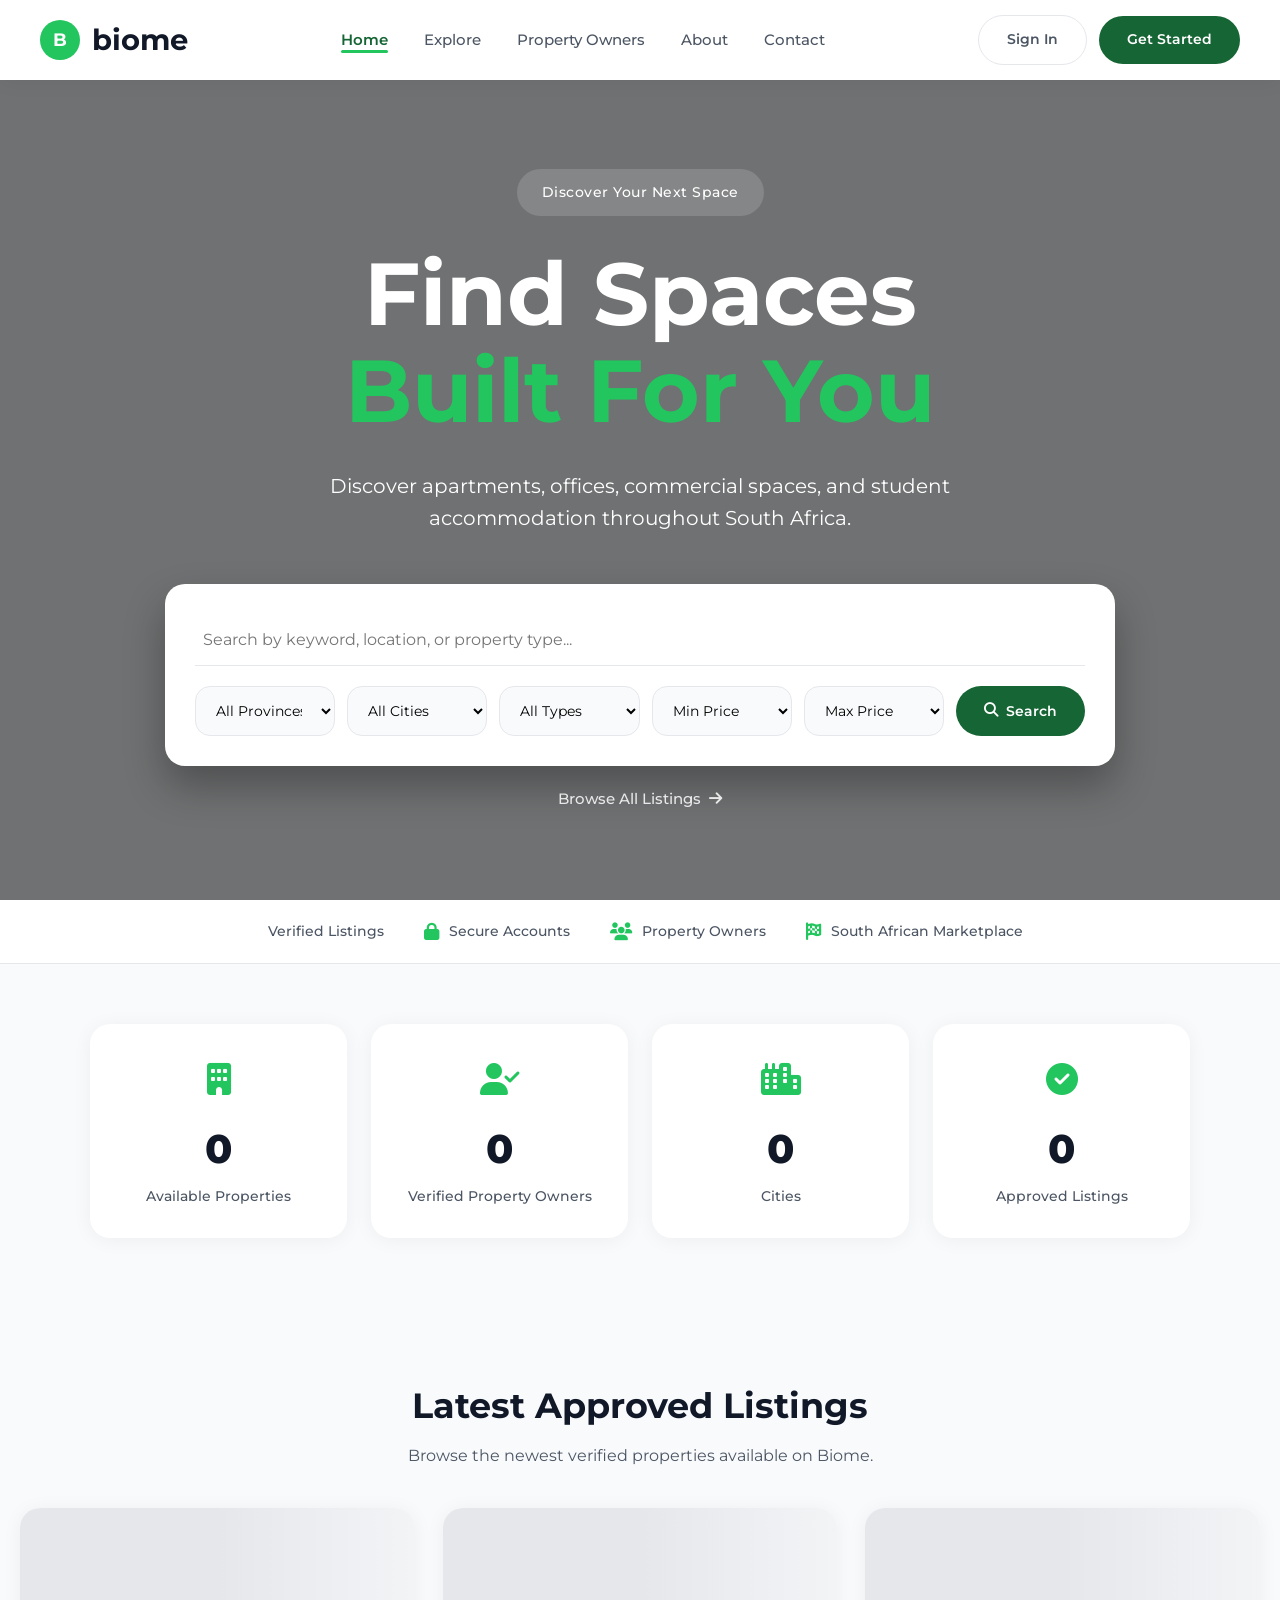
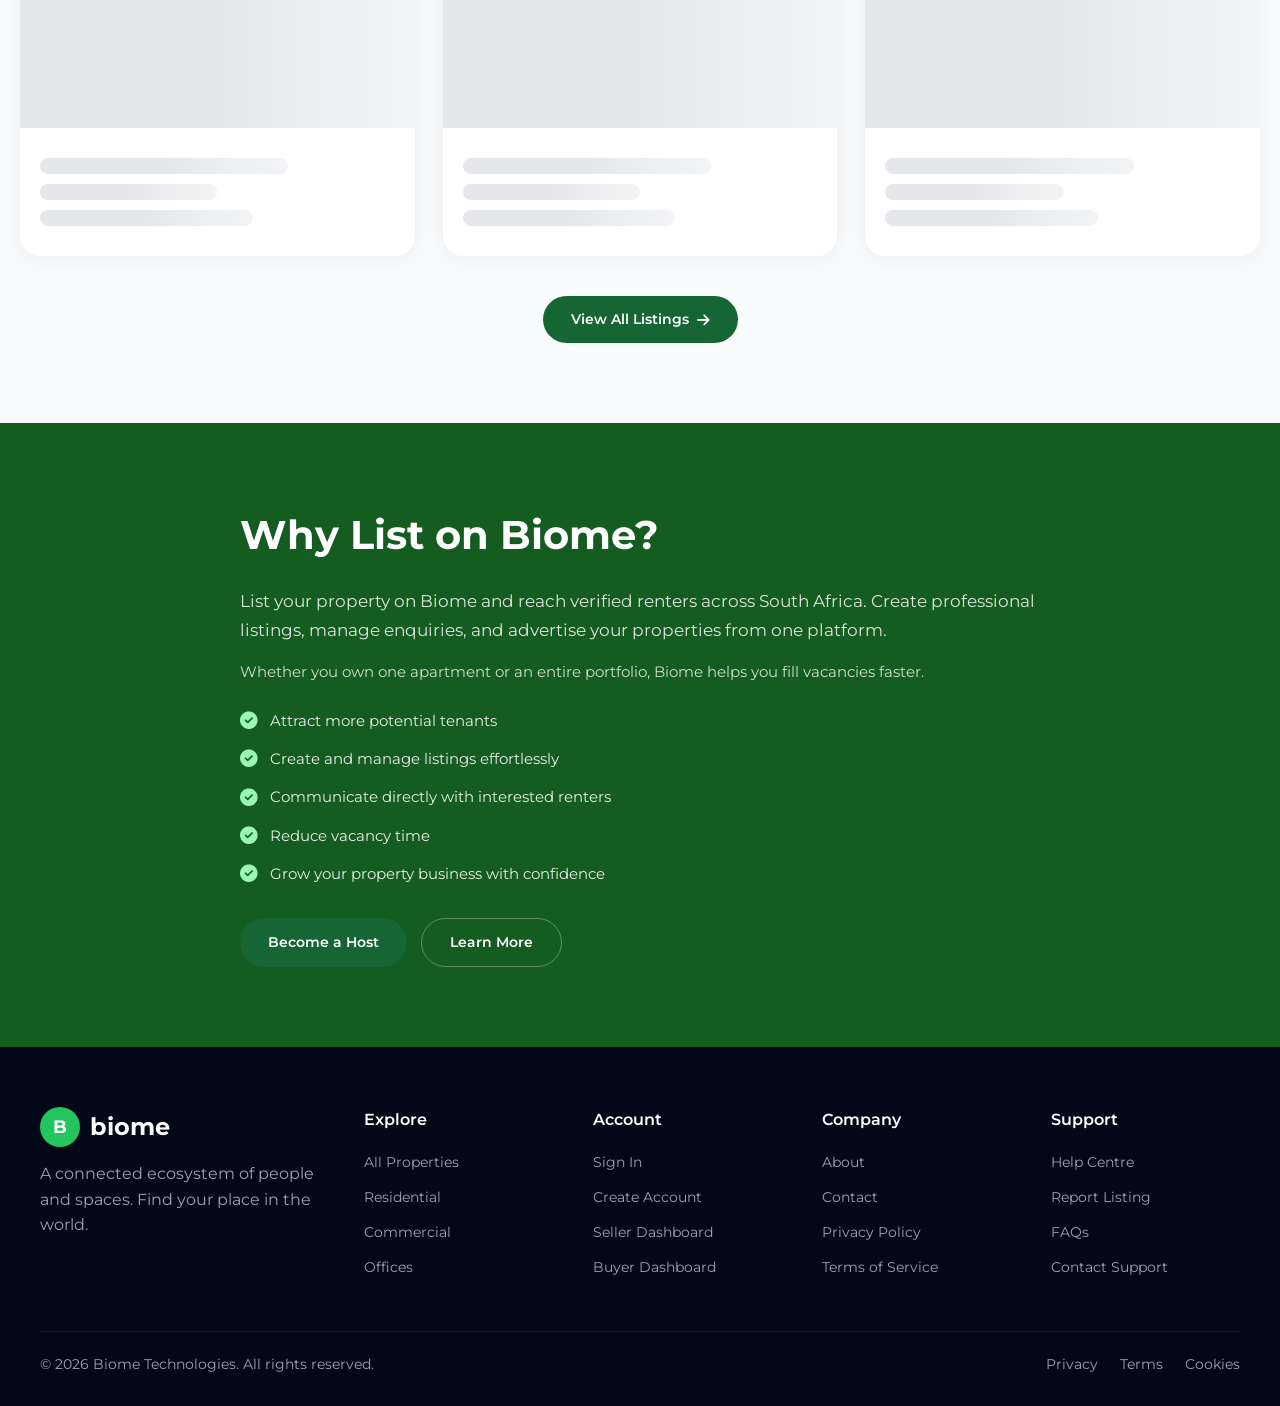
==== index.html @ 9fc27bbf "Add files via upload" ====
<!DOCTYPE html>
<html lang="en">
<head>
    <meta charset="UTF-8">
    <meta name="viewport" content="width=device-width, initial-scale=1.0">
    <title>Biome | Find Your Place in South Africa</title>

    <!-- Styles -->
    <link rel="stylesheet" href="styles.css">

    <!-- Font Awesome -->
    <link rel="stylesheet" href="https://cdnjs.cloudflare.com/ajax/libs/font-awesome/6.7.2/css/all.min.css">
</head>
<body>

    <!-- =====================================================
         NAVBAR
    ====================================================== -->
    <nav class="navbar" id="navbar" aria-label="Main navigation">
        <div class="nav-container">
            <a href="index.html" class="logo" aria-label="Biome Home">
                <div class="logo-circle">B</div>
                <h2>biome</h2>
            </a>

            <ul class="nav-links" id="navLinks" role="list">
                <li><a href="index.html" class="nav-link active" aria-current="page">Home</a></li>
                <li><a href="property-listings.html" class="nav-link">Explore</a></li>
                <li><a href="#owners" class="nav-link">Property Owners</a></li>
                <li><a href="#" class="nav-link">About</a></li>
                <li><a href="#" class="nav-link">Contact</a></li>
            </ul>

            <div class="nav-buttons" id="navButtons">
                <!-- Populated by JavaScript based on auth state -->
            </div>

            <button class="hamburger" id="hamburgerBtn" aria-label="Toggle navigation" aria-expanded="false">
                <span></span>
                <span></span>
                <span></span>
            </button>
        </div>
    </nav>

    <!-- =====================================================
         MAIN CONTENT
    ====================================================== -->
    <main>

        <!-- =====================================================
             HERO SEARCH
        ====================================================== -->
        <section class="hero" id="hero" aria-label="Property search">
            <div class="hero-content">
                <span class="badge">Discover Your Next Space</span>
                <h1 id="hero-p1">Find Spaces</h1>
                <h1 id="hero-p2">Built For You</h1>
                <p id="hero-p3">
                    Discover apartments, offices, commercial spaces,
                    and student accommodation throughout South Africa.
                </p>

                <form id="searchForm" class="search-bar" role="search" aria-label="Property search form">
                    <input
                        type="text"
                        id="heroSearch"
                        name="search"
                        placeholder="Search by keyword, location, or property type..."
                        autocomplete="off"
                        aria-label="Search properties"
                    >

                    <div class="filters">
                        <select id="heroProvince" name="province" aria-label="Filter by province">
                            <option value="">All Provinces</option>
                            <option value="Gauteng">Gauteng</option>
                            <option value="Western Cape">Western Cape</option>
                            <option value="KwaZulu-Natal">KwaZulu-Natal</option>
                            <option value="Eastern Cape">Eastern Cape</option>
                            <option value="Free State">Free State</option>
                            <option value="Limpopo">Limpopo</option>
                            <option value="Mpumalanga">Mpumalanga</option>
                            <option value="North West">North West</option>
                            <option value="Northern Cape">Northern Cape</option>
                        </select>

                        <select id="heroCity" name="city" aria-label="Filter by city">
                            <option value="">All Cities</option>
                            <option value="Johannesburg">Johannesburg</option>
                            <option value="Pretoria">Pretoria</option>
                            <option value="Cape Town">Cape Town</option>
                            <option value="Durban">Durban</option>
                            <option value="Sandton">Sandton</option>
                            <option value="Midrand">Midrand</option>
                        </select>

                        <select id="heroPropertyType" name="propertyType" aria-label="Filter by property type">
                            <option value="">All Types</option>
                            <!-- Populated dynamically from property_types -->
                        </select>

                        <select id="heroMinPrice" name="minPrice" aria-label="Minimum price">
                            <option value="">Min Price</option>
                            <option value="0">R0</option>
                            <option value="5000">R5,000</option>
                            <option value="10000">R10,000</option>
                            <option value="25000">R25,000</option>
                            <option value="50000">R50,000</option>
                            <option value="100000">R100,000</option>
                        </select>

                        <select id="heroMaxPrice" name="maxPrice" aria-label="Maximum price">
                            <option value="">Max Price</option>
                            <option value="5000">R5,000</option>
                            <option value="10000">R10,000</option>
                            <option value="25000">R25,000</option>
                            <option value="50000">R50,000</option>
                            <option value="100000">R100,000</option>
                            <option value="999999">R100,000+</option>
                        </select>

                        <button type="submit" class="btn btn-primary">
                            <i class="fa-solid fa-magnifying-glass"></i> Search
                        </button>
                    </div>
                </form>

                <div class="hero-browse">
                    <a href="property-listings.html" class="browse-link">
                        Browse All Listings <i class="fa-solid fa-arrow-right"></i>
                    </a>
                </div>
            </div>
        </section>

        <!-- =====================================================
             TRUST INDICATORS
        ====================================================== -->
        <section class="trust-section" id="trust" aria-label="Trust indicators">
            <div class="trust-container">
                <div class="trust-item">
                    <i class="fa-solid fa-shield-check"></i>
                    <span>Verified Listings</span>
                </div>
                <div class="trust-item">
                    <i class="fa-solid fa-lock"></i>
                    <span>Secure Accounts</span>
                </div>
                <div class="trust-item">
                    <i class="fa-solid fa-users"></i>
                    <span>Property Owners</span>
                </div>
                <div class="trust-item">
                    <i class="fa-solid fa-flag-checkered"></i>
                    <span>South African Marketplace</span>
                </div>
            </div>
        </section>

        <!-- =====================================================
             MARKETPLACE STATISTICS
        ====================================================== -->
        <section class="stats-section" id="stats" aria-label="Marketplace statistics">
            <div class="stats-container">
                <div class="stat-card">
                    <div class="stat-icon"><i class="fa-solid fa-building"></i></div>
                    <div class="stat-value" id="statProperties">0</div>
                    <div class="stat-label">Available Properties</div>
                </div>
                <div class="stat-card">
                    <div class="stat-icon"><i class="fa-solid fa-user-check"></i></div>
                    <div class="stat-value" id="statOwners">0</div>
                    <div class="stat-label">Verified Property Owners</div>
                </div>
                <div class="stat-card">
                    <div class="stat-icon"><i class="fa-solid fa-city"></i></div>
                    <div class="stat-value" id="statCities">0</div>
                    <div class="stat-label">Cities</div>
                </div>
                <div class="stat-card">
                    <div class="stat-icon"><i class="fa-solid fa-circle-check"></i></div>
                    <div class="stat-value" id="statSuccessful">0</div>
                    <div class="stat-label">Approved Listings</div>
                </div>
            </div>
        </section>

        <!-- =====================================================
             FEATURED LISTINGS
        ====================================================== -->
        <section class="featured-section" id="featured" aria-label="Featured listings">
            <div class="section-header">
                <h2>Latest Approved Listings</h2>
                <p>Browse the newest verified properties available on Biome.</p>
            </div>

            <!-- Loading skeleton -->
            <div class="property-grid" id="featuredLoading">
                <div class="property-card skeleton-card">
                    <div class="skeleton skeleton-image"></div>
                    <div class="property-body">
                        <div class="skeleton skeleton-text" style="width:70%;"></div>
                        <div class="skeleton skeleton-text" style="width:50%;"></div>
                        <div class="skeleton skeleton-text" style="width:60%;"></div>
                    </div>
                </div>
                <div class="property-card skeleton-card">
                    <div class="skeleton skeleton-image"></div>
                    <div class="property-body">
                        <div class="skeleton skeleton-text" style="width:70%;"></div>
                        <div class="skeleton skeleton-text" style="width:50%;"></div>
                        <div class="skeleton skeleton-text" style="width:60%;"></div>
                    </div>
                </div>
                <div class="property-card skeleton-card">
                    <div class="skeleton skeleton-image"></div>
                    <div class="property-body">
                        <div class="skeleton skeleton-text" style="width:70%;"></div>
                        <div class="skeleton skeleton-text" style="width:50%;"></div>
                        <div class="skeleton skeleton-text" style="width:60%;"></div>
                    </div>
                </div>
            </div>

            <!-- Actual listings grid (hidden until loaded) -->
            <div class="property-grid" id="featuredGrid" style="display:none;"></div>

            <!-- Empty state (hidden by default) -->
            <div id="featuredEmpty" class="empty-state" style="display:none;">
                <i class="fa-solid fa-house-circle-xmark empty-icon"></i>
                <h3>No Properties Available</h3>
                <p>Check back later for newly approved listings.</p>
            </div>

            <!-- Error state (hidden by default) -->
            <div id="featuredError" class="empty-state" style="display:none;">
                <i class="fa-solid fa-triangle-exclamation empty-icon" style="color:var(--danger);"></i>
                <h3>Unable to Load Listings</h3>
                <p>Please refresh the page or try again later.</p>
            </div>

            <div class="section-cta">
                <a href="property-listings.html" class="btn btn-primary">
                    View All Listings <i class="fa-solid fa-arrow-right"></i>
                </a>
            </div>
        </section>

        <!-- =====================================================
             WHY LIST ON BIOME
        ====================================================== -->
        <section class="owners-section" id="owners" aria-label="Why list on Biome">
            <div class="owners-container">
                <div class="owners-content">
                    <h2>Why List on Biome?</h2>
                    <p class="owners-intro">
                        List your property on Biome and reach verified renters across South Africa. 
                        Create professional listings, manage enquiries, and advertise your properties 
                        from one platform.
                    </p>
                    <p class="owners-closing">
                        Whether you own one apartment or an entire portfolio, Biome helps you 
                        fill vacancies faster.
                    </p>

                    <ul class="owners-benefits">
                        <li>
                            <i class="fa-solid fa-check-circle"></i>
                            <span>Attract more potential tenants</span>
                        </li>
                        <li>
                            <i class="fa-solid fa-check-circle"></i>
                            <span>Create and manage listings effortlessly</span>
                        </li>
                        <li>
                            <i class="fa-solid fa-check-circle"></i>
                            <span>Communicate directly with interested renters</span>
                        </li>
                        <li>
                            <i class="fa-solid fa-check-circle"></i>
                            <span>Reduce vacancy time</span>
                        </li>
                        <li>
                            <i class="fa-solid fa-check-circle"></i>
                            <span>Grow your property business with confidence</span>
                        </li>
                    </ul>

                    <div class="owners-buttons">
                        <a href="#" id="becomeHostBtn" class="btn btn-primary">
                            Become a Host
                        </a>
                        <a href="#" class="btn btn-outline-light">
                            Learn More
                        </a>
                    </div>
                </div>
            </div>
        </section>

    </main>

    <!-- =====================================================
         FOOTER
    ====================================================== -->
    <footer class="footer" id="footer" aria-label="Site footer">
        <div class="footer-container">
            <div class="footer-brand">
                <div class="footer-logo">
                    <div class="logo-circle">B</div>
                    <h2>biome</h2>
                </div>
                <p>A connected ecosystem of people and spaces. Find your place in the world.</p>
            </div>

            <div class="footer-links">
                <h3>Explore</h3>
                <a href="property-listings.html">All Properties</a>
                <a href="property-listings.html?type=1">Residential</a>
                <a href="property-listings.html?type=2">Commercial</a>
                <a href="property-listings.html?type=3">Offices</a>
            </div>

            <div class="footer-links">
                <h3>Account</h3>
                <a href="sign-in.html">Sign In</a>
                <a href="sign-up.html">Create Account</a>
                <a href="seller-dashboard.html">Seller Dashboard</a>
                <a href="buyer-dashboard.html">Buyer Dashboard</a>
            </div>

            <div class="footer-links">
                <h3>Company</h3>
                <a href="#">About</a>
                <a href="#">Contact</a>
                <a href="#">Privacy Policy</a>
                <a href="#">Terms of Service</a>
            </div>

            <div class="footer-links">
                <h3>Support</h3>
                <a href="#">Help Centre</a>
                <a href="#">Report Listing</a>
                <a href="#">FAQs</a>
                <a href="#">Contact Support</a>
            </div>
        </div>

        <div class="footer-bottom">
            <p>&copy; 2026 Biome Technologies. All rights reserved.</p>
            <div class="footer-bottom-links">
                <a href="#">Privacy</a>
                <a href="#">Terms</a>
                <a href="#">Cookies</a>
            </div>
        </div>
    </footer>

    <!-- Toast Notification Container -->
    <div id="toastContainer" class="toast-container" aria-live="polite"></div>

    <!-- Shared Supabase Client (single instance) -->
    <script src="supabase.js"></script>
    <!-- Landing Page Orchestrator -->
    <script src="app.js"></script>
</body>
</html>
---- styles.css ----
/* =====================================================
   BIOME LANDING PAGE – Complete Stylesheet
   ===================================================== */

@import url('https://fonts.googleapis.com/css2?family=Montserrat:wght@300;400;500;600;700;800&display=swap');

/* Custom Properties */
:root {
    --primary: #166534;
    --primary-hover: #15803d;
    --primary-light: #22c55e;
    --primary-bg: #dcfce7;
    --surface: #ffffff;
    --surface-secondary: #f8fafc;
    --text: #111827;
    --text-secondary: #4b5563;
    --text-muted: #9ca3af;
    --border: #e5e7eb;
    --danger: #ef4444;
    --shadow-sm: 0 2px 20px rgba(0,0,0,0.05);
    --shadow-md: 0 10px 30px rgba(0,0,0,0.08);
    --shadow-lg: 0 20px 50px rgba(0,0,0,0.12);
    --radius-sm: 15px;
    --radius-md: 20px;
    --radius-lg: 30px;
    --radius-full: 40px;
    --transition: 0.3s ease;
}

* {
    margin: 0;
    padding: 0;
    box-sizing: border-box;
    font-family: 'Montserrat', sans-serif;
}

html {
    scroll-behavior: smooth;
}

body {
    background: var(--surface-secondary);
    color: var(--text);
    line-height: 1.6;
}

/* =====================================================
   NAVBAR
   ===================================================== */

.navbar {
    height: 80px;
    background: var(--surface);
    position: sticky;
    top: 0;
    z-index: 1000;
    box-shadow: var(--shadow-sm);
}

.nav-container {
    max-width: 1300px;
    margin: 0 auto;
    padding: 0 40px;
    height: 100%;
    display: flex;
    justify-content: space-between;
    align-items: center;
}

.logo {
    display: flex;
    align-items: center;
    gap: 12px;
    text-decoration: none;
    color: var(--text);
}

.logo-circle {
    width: 40px;
    height: 40px;
    border-radius: 50%;
    background: var(--primary-light);
    color: var(--surface);
    display: flex;
    justify-content: center;
    align-items: center;
    font-weight: 700;
    font-size: 1.1rem;
}

.logo h2 {
    font-size: 1.8rem;
    font-weight: 700;
}

.nav-links {
    display: flex;
    gap: 36px;
    list-style: none;
}

.nav-link {
    text-decoration: none;
    color: var(--text-secondary);
    font-weight: 500;
    font-size: 0.95rem;
    transition: color var(--transition);
    position: relative;
}

.nav-link:hover {
    color: var(--primary);
}

.nav-link.active {
    color: var(--primary);
    font-weight: 600;
}

.nav-link.active::after {
    content: '';
    position: absolute;
    bottom: -4px;
    left: 0;
    right: 0;
    height: 3px;
    background: var(--primary-light);
    border-radius: 3px;
}

.nav-buttons {
    display: flex;
    gap: 12px;
    align-items: center;
}

.btn {
    padding: 12px 28px;
    border-radius: var(--radius-full);
    font-weight: 600;
    font-size: 0.9rem;
    border: none;
    cursor: pointer;
    font-family: inherit;
    display: inline-flex;
    align-items: center;
    gap: 8px;
    transition: all var(--transition);
    text-decoration: none;
}

.btn-primary {
    background: var(--primary);
    color: var(--surface);
}

.btn-primary:hover {
    background: var(--primary-hover);
    transform: translateY(-1px);
    box-shadow: var(--shadow-md);
}

.btn-outline {
    background: transparent;
    color: var(--text-secondary);
    border: 1px solid var(--border);
}

.btn-outline:hover {
    background: var(--surface-secondary);
    color: var(--primary);
}

.btn-light {
    background: var(--surface);
    color: var(--primary);
}

.btn-light:hover {
    transform: translateY(-2px);
    box-shadow: var(--shadow-lg);
}

.btn-outline-light {
    background: transparent;
    color: var(--surface);
    border: 1px solid rgba(255,255,255,0.3);
    padding: 12px 28px;
    border-radius: var(--radius-full);
    font-weight: 600;
    font-size: 0.9rem;
    cursor: pointer;
    font-family: inherit;
    display: inline-flex;
    align-items: center;
    gap: 8px;
    transition: all var(--transition);
    text-decoration: none;
}

.btn-outline-light:hover {
    background: rgba(255,255,255,0.1);
}

.hamburger {
    display: none;
    flex-direction: column;
    gap: 5px;
    background: none;
    border: none;
    cursor: pointer;
    padding: 4px;
}

.hamburger span {
    display: block;
    width: 26px;
    height: 3px;
    background: var(--text);
    border-radius: 3px;
    transition: all var(--transition);
}

.hamburger.active span:nth-child(1) {
    transform: rotate(45deg) translate(5px, 6px);
}

.hamburger.active span:nth-child(2) {
    opacity: 0;
}

.hamburger.active span:nth-child(3) {
    transform: rotate(-45deg) translate(5px, -6px);
}

/* =====================================================
   HERO
   ===================================================== */

.hero {
    min-height: calc(100vh - 80px);
    background: linear-gradient(rgba(0,0,0,0.55), rgba(0,0,0,0.55)),
                url("Assets/Images/hero-background.jpg");
    background-size: cover;
    background-position: center;
    background-repeat: no-repeat;
    display: flex;
    justify-content: center;
    align-items: center;
    text-align: center;
    padding: 80px 20px;
}

.hero-content {
    max-width: 950px;
    width: 100%;
}

.badge {
    display: inline-block;
    background: rgba(255,255,255,0.15);
    color: var(--surface);
    padding: 12px 25px;
    border-radius: var(--radius-full);
    margin-bottom: 30px;
    font-size: 0.9rem;
    font-weight: 500;
    letter-spacing: 0.5px;
}

#hero-p1,
#hero-p2 {
    font-size: clamp(3rem, 8vw, 5.5rem);
    line-height: 1.1;
    font-weight: 700;
}

#hero-p1 { color: var(--surface); }
#hero-p2 { color: var(--primary-light); }

#hero-p3 {
    color: var(--surface);
    margin-top: 30px;
    font-size: 1.25rem;
    max-width: 700px;
    margin-left: auto;
    margin-right: auto;
}

.search-bar {
    background: var(--surface);
    padding: 30px;
    margin-top: 50px;
    border-radius: var(--radius-md);
    box-shadow: 0 20px 40px rgba(0,0,0,0.3);
}

.search-bar input {
    width: 100%;
    border: none;
    border-bottom: 1px solid var(--border);
    padding: 16px 8px;
    outline: none;
    font-size: 1rem;
    font-family: inherit;
}

.filters {
    display: flex;
    gap: 12px;
    margin-top: 20px;
    flex-wrap: wrap;
}

.filters select {
    flex: 1;
    min-width: 140px;
    padding: 14px 16px;
    border-radius: var(--radius-sm);
    border: 1px solid var(--border);
    font-family: inherit;
    font-size: 0.9rem;
    cursor: pointer;
    background: var(--surface-secondary);
    outline: none;
}

.filters select:focus {
    border-color: var(--primary-light);
}

.hero-browse {
    margin-top: 20px;
}

.browse-link {
    color: rgba(255,255,255,0.85);
    text-decoration: none;
    font-size: 0.95rem;
    font-weight: 500;
    display: inline-flex;
    align-items: center;
    gap: 8px;
    transition: color var(--transition);
}

.browse-link:hover {
    color: var(--primary-light);
}

/* =====================================================
   TRUST INDICATORS
   ===================================================== */

.trust-section {
    background: var(--surface);
    border-bottom: 1px solid var(--border);
}

.trust-container {
    max-width: 1100px;
    margin: 0 auto;
    padding: 20px 24px;
    display: flex;
    justify-content: center;
    gap: 40px;
    flex-wrap: wrap;
}

.trust-item {
    display: flex;
    align-items: center;
    gap: 10px;
    color: var(--text-secondary);
    font-size: 0.9rem;
    font-weight: 500;
}

.trust-item i {
    color: var(--primary-light);
    font-size: 1.1rem;
}

/* =====================================================
   SECTION HEADERS
   ===================================================== */

.section-header {
    text-align: center;
    margin-bottom: 40px;
}

.section-header h2 {
    font-size: 2.2rem;
    font-weight: 700;
    margin-bottom: 8px;
}

.section-header p {
    color: var(--text-secondary);
    max-width: 500px;
    margin: 0 auto;
}

.section-cta {
    text-align: center;
    margin-top: 40px;
}

/* =====================================================
   STATISTICS
   ===================================================== */

.stats-section {
    padding: 60px 20px;
}

.stats-container {
    max-width: 1100px;
    margin: 0 auto;
    display: grid;
    grid-template-columns: repeat(4, 1fr);
    gap: 24px;
}

.stat-card {
    background: var(--surface);
    padding: 30px 24px;
    border-radius: var(--radius-md);
    text-align: center;
    box-shadow: var(--shadow-sm);
    transition: transform var(--transition);
}

.stat-card:hover {
    transform: translateY(-4px);
}

.stat-icon {
    font-size: 2rem;
    color: var(--primary-light);
    margin-bottom: 12px;
}

.stat-value {
    font-size: 2.5rem;
    font-weight: 800;
    color: var(--text);
    margin-bottom: 4px;
}

.stat-label {
    color: var(--text-secondary);
    font-size: 0.9rem;
    font-weight: 500;
}

/* =====================================================
   FEATURED LISTINGS
   ===================================================== */

.featured-section {
    max-width: 1300px;
    margin: 40px auto;
    padding: 40px 20px;
}

.property-grid {
    display: grid;
    grid-template-columns: repeat(auto-fit, minmax(320px, 1fr));
    gap: 28px;
}

.property-card {
    background: var(--surface);
    border-radius: var(--radius-md);
    overflow: hidden;
    box-shadow: var(--shadow-sm);
    transition: transform var(--transition), box-shadow var(--transition);
    cursor: pointer;
}

.property-card:hover {
    transform: translateY(-4px);
    box-shadow: var(--shadow-lg);
}

.property-card:focus-visible {
    outline: 3px solid var(--primary-light);
    outline-offset: 2px;
}

.property-image {
    height: 220px;
    position: relative;
    overflow: hidden;
}

.property-image img {
    width: 100%;
    height: 100%;
    object-fit: cover;
    transition: transform var(--transition);
}

.property-card:hover .property-image img {
    transform: scale(1.04);
}

.property-type-badge {
    position: absolute;
    top: 14px;
    left: 14px;
    background: var(--surface);
    color: var(--primary);
    padding: 5px 12px;
    border-radius: var(--radius-full);
    font-size: 0.78rem;
    font-weight: 600;
}

.property-body {
    padding: 20px;
}

.property-body h3 {
    font-size: 1.05rem;
    font-weight: 600;
    margin-bottom: 6px;
}

.location {
    color: var(--text-secondary);
    font-size: 0.85rem;
    display: flex;
    align-items: center;
    gap: 4px;
}

.price-row {
    margin-top: 14px;
}

.price-row h4 {
    font-size: 1.5rem;
    font-weight: 700;
    color: var(--primary);
}

.price-row h4 span {
    font-size: 0.8rem;
    color: var(--text-muted);
    font-weight: 400;
}

.property-tags {
    display: flex;
    gap: 8px;
    margin-top: 12px;
    flex-wrap: wrap;
    align-items: center;
}

.property-tags span {
    background: var(--surface-secondary);
    padding: 5px 10px;
    border-radius: var(--radius-full);
    font-size: 0.78rem;
    color: var(--text-secondary);
    display: flex;
    align-items: center;
    gap: 4px;
}

.view-property-link {
    color: var(--primary);
    font-weight: 600;
    margin-left: auto;
}

/* =====================================================
   SKELETON LOADING
   ===================================================== */

.skeleton-card {
    pointer-events: none;
}

.skeleton-image {
    height: 220px;
    width: 100%;
    background: linear-gradient(90deg, #e5e7eb 25%, #f3f4f6 50%, #e5e7eb 75%);
    background-size: 200% 100%;
    animation: shimmer 1.5s infinite;
}

.skeleton-text {
    height: 16px;
    background: linear-gradient(90deg, #e5e7eb 25%, #f3f4f6 50%, #e5e7eb 75%);
    background-size: 200% 100%;
    animation: shimmer 1.5s infinite;
    border-radius: 8px;
    margin: 10px 0;
}

@keyframes shimmer {
    0% { background-position: 200% 0; }
    100% { background-position: -200% 0; }
}

/* =====================================================
   EMPTY STATE
   ===================================================== */

.empty-state {
    text-align: center;
    padding: 60px 20px;
    background: var(--surface);
    border-radius: var(--radius-md);
    grid-column: 1 / -1;
}

.empty-icon {
    font-size: 3rem;
    margin-bottom: 14px;
    opacity: 0.5;
    display: block;
}

.empty-state h3 {
    color: var(--text);
    font-size: 1.2rem;
    margin-bottom: 6px;
}

.empty-state p {
    color: var(--text-secondary);
}

/* =====================================================
   WHY LIST ON BIOME
   ===================================================== */

.owners-section {
    background: #145c1f;
    padding: 80px 20px;
}

.owners-container {
    max-width: 800px;
    margin: 0 auto;
}

.owners-content h2 {
    color: var(--surface);
    font-size: 2.5rem;
    font-weight: 700;
    margin-bottom: 20px;
}

.owners-intro {
    color: rgba(255,255,255,0.85);
    font-size: 1.05rem;
    line-height: 1.7;
    margin-bottom: 16px;
}

.owners-closing {
    color: rgba(255,255,255,0.8);
    font-size: 0.95rem;
    line-height: 1.6;
    margin-bottom: 24px;
}

.owners-benefits {
    list-style: none;
    padding: 0;
    display: flex;
    flex-direction: column;
    gap: 14px;
    margin-bottom: 32px;
}

.owners-benefits li {
    display: flex;
    align-items: center;
    gap: 12px;
    color: rgba(255,255,255,0.9);
    font-size: 0.95rem;
}

.owners-benefits li i {
    color: #9af7b3;
    font-size: 1.1rem;
    flex-shrink: 0;
}

.owners-buttons {
    display: flex;
    gap: 14px;
    flex-wrap: wrap;
}

/* =====================================================
   FOOTER
   ===================================================== */

.footer {
    background: #020817;
    color: var(--surface);
    padding: 60px 40px 30px;
}

.footer-container {
    max-width: 1200px;
    margin: 0 auto;
    display: grid;
    grid-template-columns: 1.5fr 1fr 1fr 1fr 1fr;
    gap: 40px;
}

.footer-logo {
    display: flex;
    align-items: center;
    gap: 10px;
    margin-bottom: 14px;
}

.footer-brand p {
    color: var(--text-muted);
    line-height: 1.6;
}

.footer-links {
    display: flex;
    flex-direction: column;
}

.footer-links h3 {
    margin-bottom: 18px;
    font-size: 1rem;
    font-weight: 600;
}

.footer-links a {
    text-decoration: none;
    color: var(--text-muted);
    margin-bottom: 12px;
    font-size: 0.9rem;
    transition: color var(--transition);
}

.footer-links a:hover {
    color: var(--primary-light);
}

.footer-bottom {
    max-width: 1200px;
    margin: 40px auto 0;
    border-top: 1px solid rgba(255,255,255,0.08);
    padding-top: 22px;
    display: flex;
    justify-content: space-between;
    align-items: center;
}

.footer-bottom p {
    color: var(--text-muted);
    font-size: 0.85rem;
}

.footer-bottom-links {
    display: flex;
    gap: 22px;
}

.footer-bottom-links a {
    color: var(--text-muted);
    text-decoration: none;
    font-size: 0.85rem;
}

.footer-bottom-links a:hover {
    color: var(--primary-light);
}

/* =====================================================
   TOAST CONTAINER
   ===================================================== */

.toast-container {
    position: fixed;
    bottom: 24px;
    right: 24px;
    z-index: 9999;
    display: flex;
    flex-direction: column;
    gap: 10px;
    max-width: 380px;
    width: 100%;
    pointer-events: none;
}

.toast {
    padding: 14px 20px;
    border-radius: var(--radius-md);
    color: var(--surface);
    font-weight: 500;
    font-size: 0.9rem;
    box-shadow: 0 10px 40px rgba(0,0,0,0.15);
    animation: slideInToast 0.3s ease;
    pointer-events: auto;
}

.toast.success { background: #10b981; }
.toast.error { background: #ef4444; }
.toast.warning { background: #f59e0b; color: var(--text); }
.toast.info { background: #0f172a; }

@keyframes slideInToast {
    from { opacity: 0; transform: translateX(30px); }
    to { opacity: 1; transform: translateX(0); }
}

/* =====================================================
   RESPONSIVE
   ===================================================== */

@media (max-width: 1024px) {
    .footer-container {
        grid-template-columns: 1fr 1fr 1fr;
    }
}

@media (max-width: 768px) {
    .nav-links {
        display: none;
        position: absolute;
        top: 80px;
        left: 0;
        right: 0;
        background: var(--surface);
        flex-direction: column;
        padding: 20px;
        gap: 16px;
        box-shadow: var(--shadow-md);
    }

    .nav-links.active {
        display: flex;
    }

    .hamburger {
        display: flex;
    }

    .hero {
        padding: 60px 16px;
    }

    .stats-container {
        grid-template-columns: repeat(2, 1fr);
    }

    .trust-container {
        gap: 20px;
    }

    .trust-item {
        font-size: 0.8rem;
    }

    .owners-content h2 {
        font-size: 2rem;
    }

    .property-grid {
        grid-template-columns: 1fr;
    }

    .footer-container {
        grid-template-columns: 1fr 1fr;
        gap: 30px;
    }

    .footer-bottom {
        flex-direction: column;
        gap: 14px;
        text-align: center;
    }

    .filters {
        flex-direction: column;
    }

    .hero-browse {
        text-align: center;
    }
}

@media (max-width: 480px) {
    .stats-container {
        grid-template-columns: 1fr;
    }

    .footer-container {
        grid-template-columns: 1fr;
    }
}
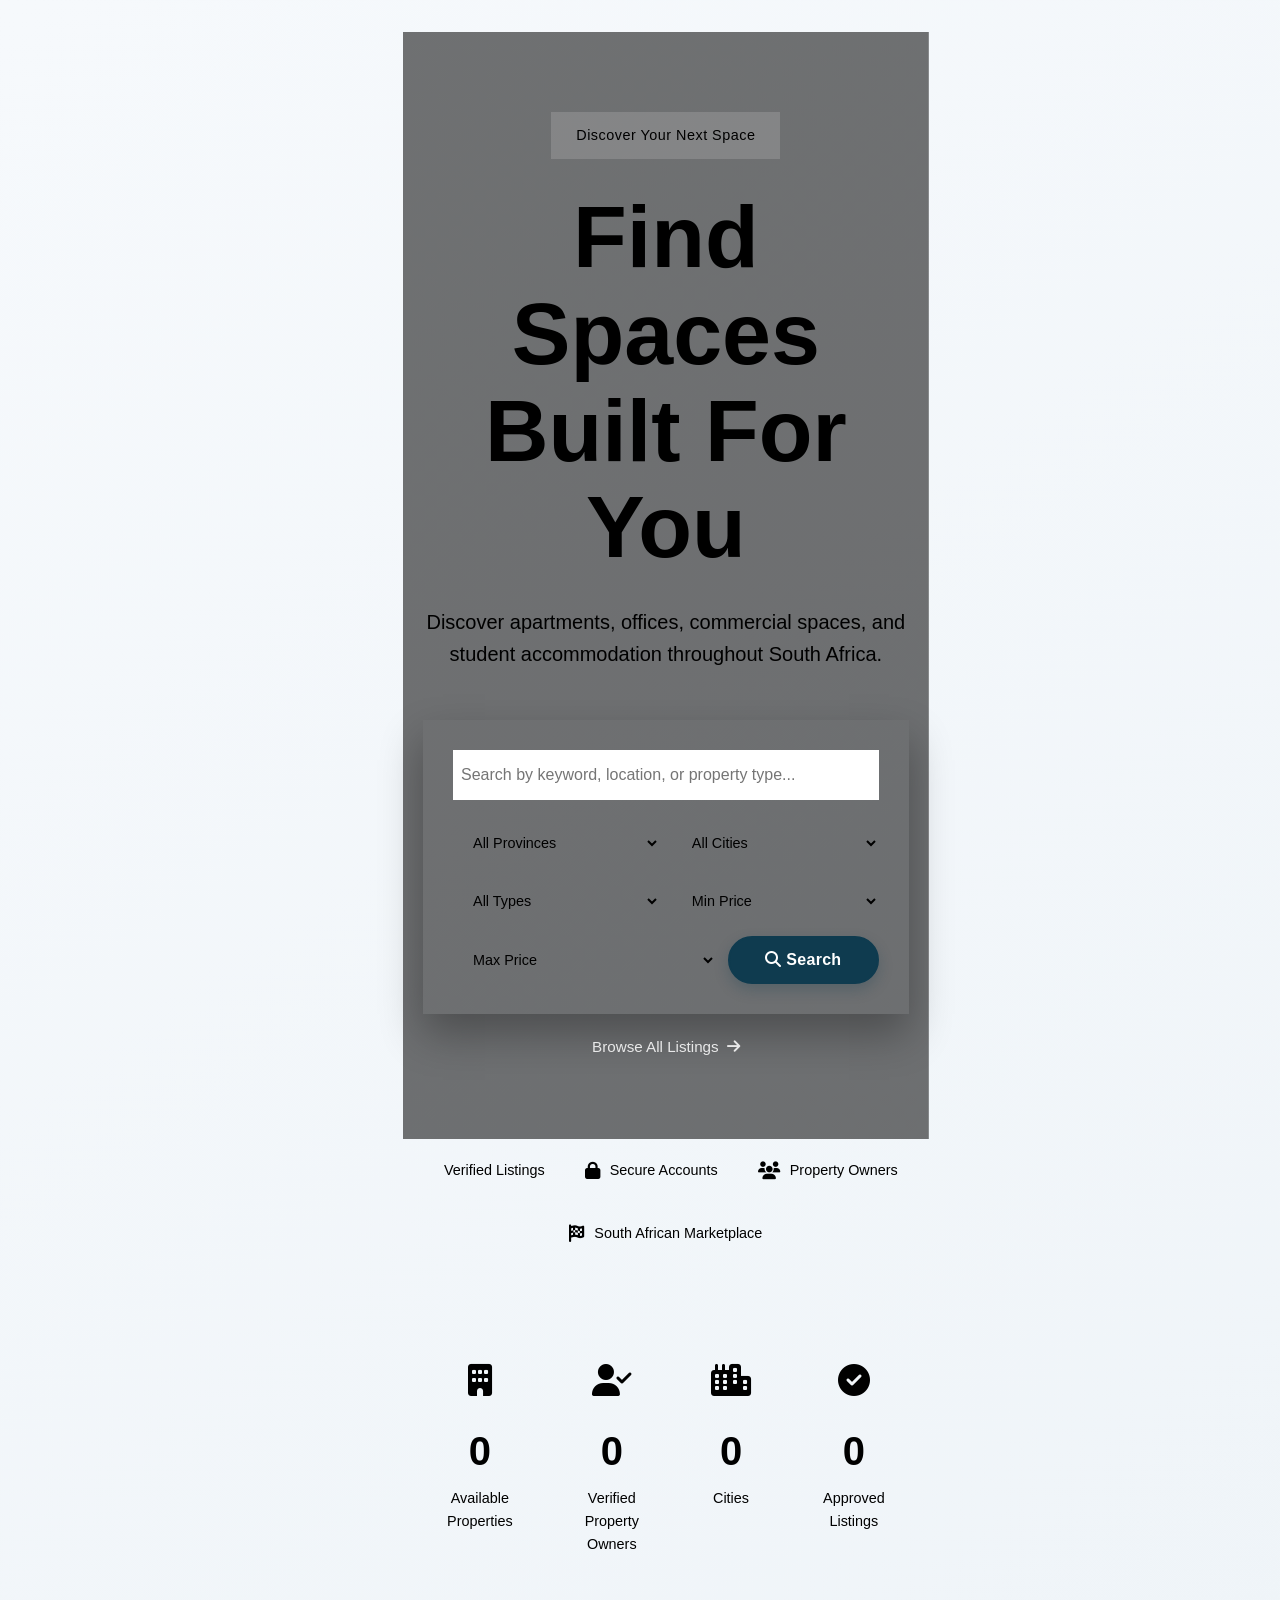
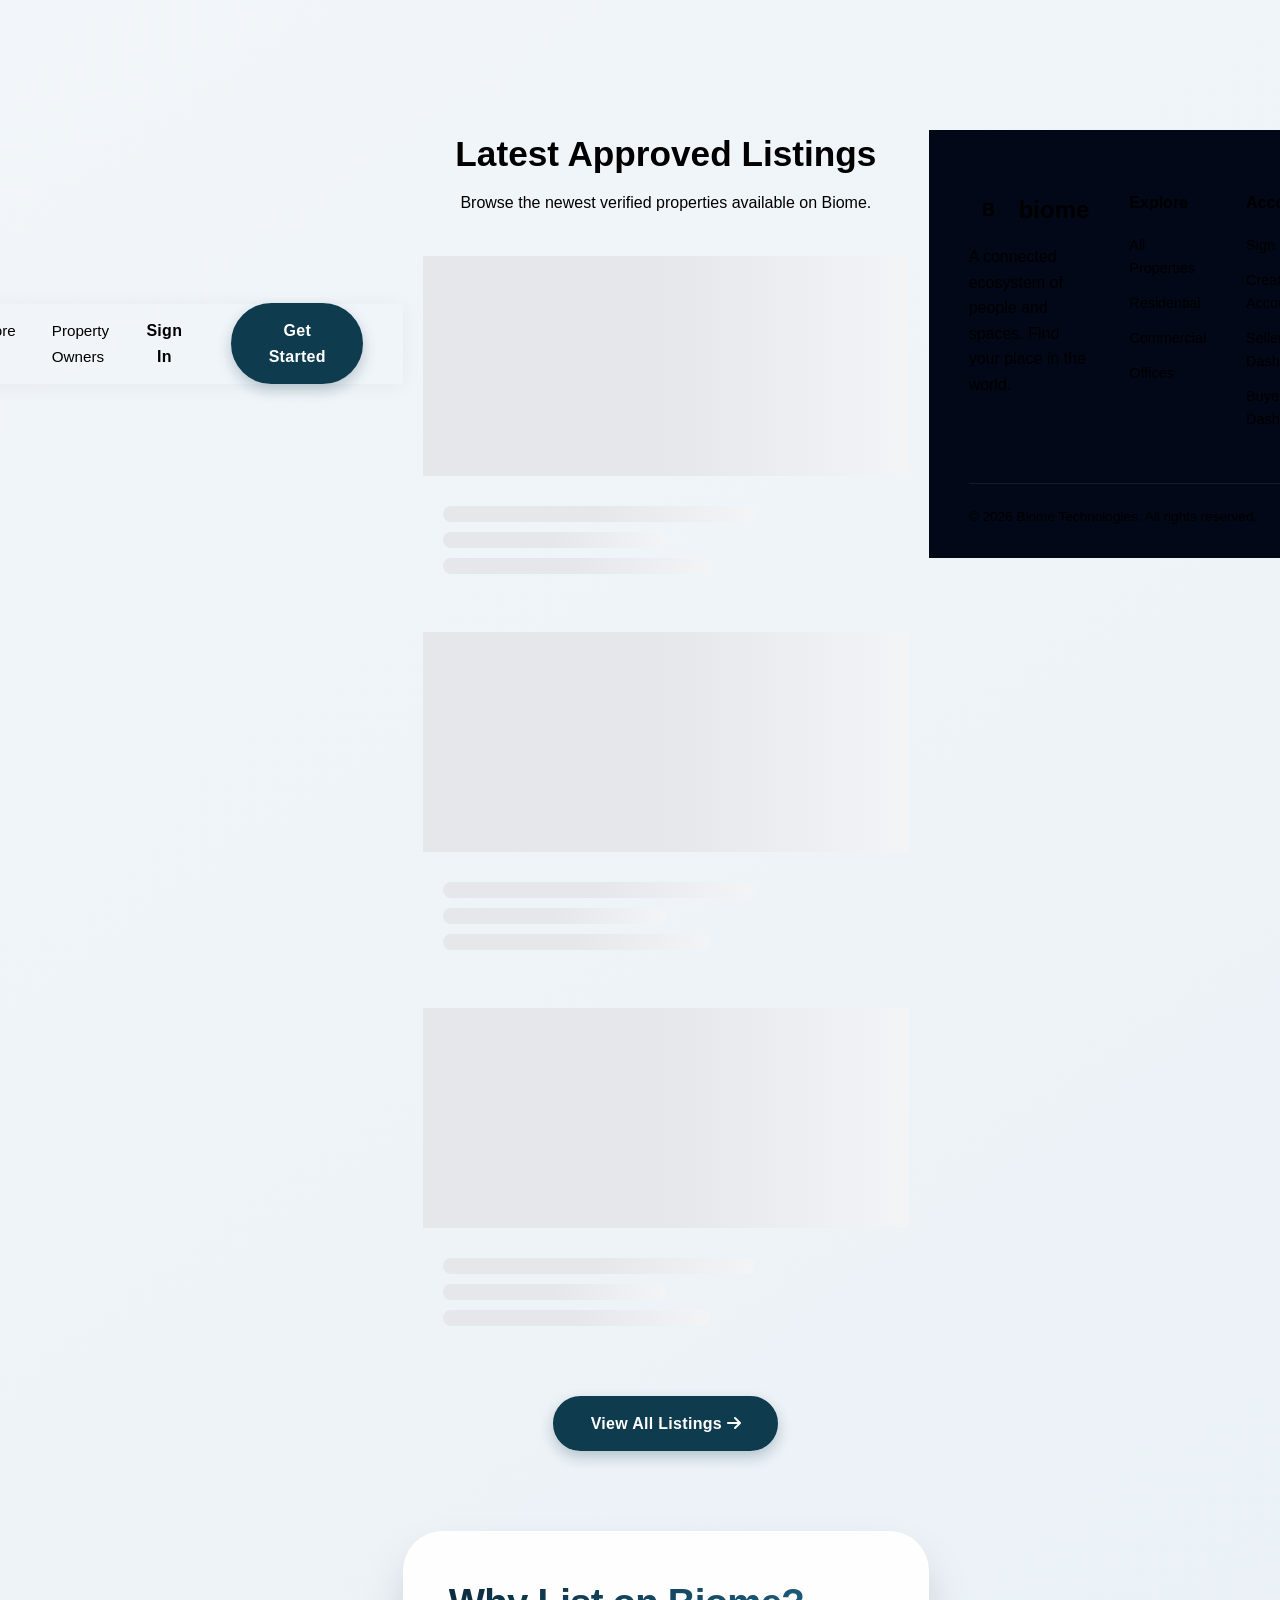
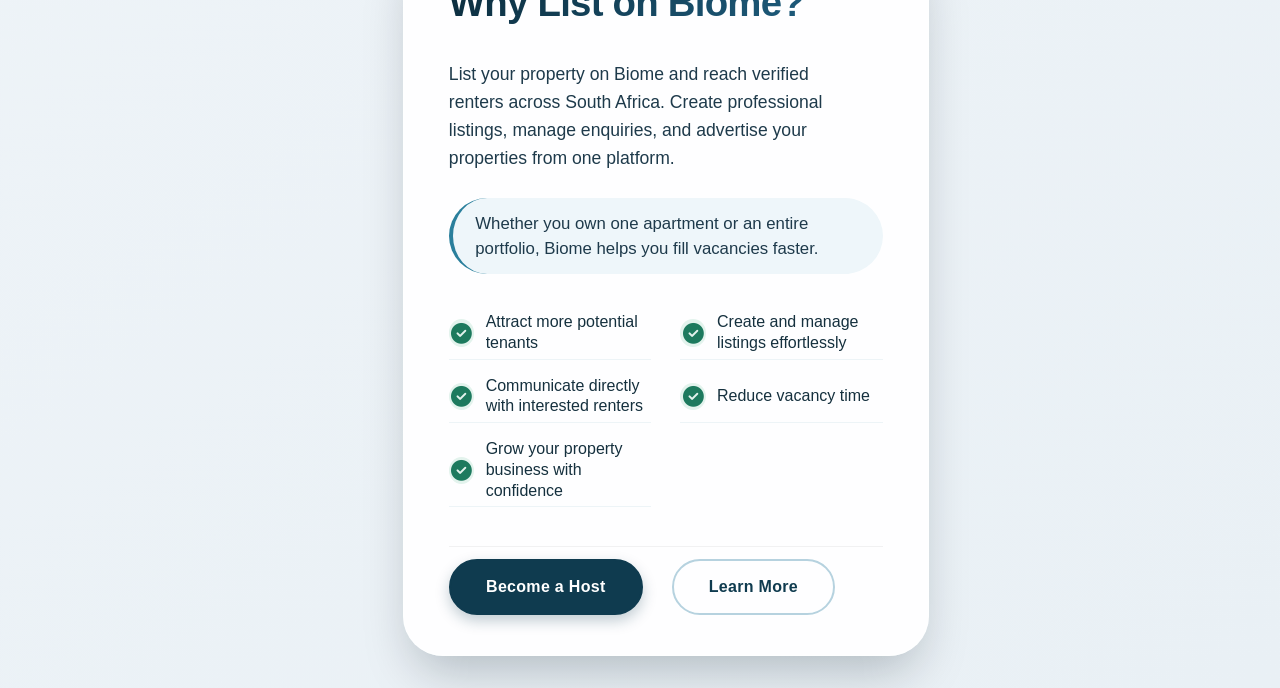
==== commit efc05296: "Refactor navigation and update owners section Removed About and Contact links from navigation and up" ====
--- a/index.html
+++ b/index.html
@@ -27,8 +27,7 @@
                 <li><a href="index.html" class="nav-link active" aria-current="page">Home</a></li>
                 <li><a href="property-listings.html" class="nav-link">Explore</a></li>
                 <li><a href="#owners" class="nav-link">Property Owners</a></li>
-                <li><a href="#" class="nav-link">About</a></li>
-                <li><a href="#" class="nav-link">Contact</a></li>
+                <!-- Removed About and Contact links -->
             </ul>
 
             <div class="nav-buttons" id="navButtons">
@@ -248,7 +247,7 @@
         </section>
 
         <!-- =====================================================
-             WHY LIST ON BIOME
+             WHY LIST ON BIOME (Extended width card)
         ====================================================== -->
         <section class="owners-section" id="owners" aria-label="Why list on Biome">
             <div class="owners-container">
@@ -365,4 +364,4 @@
     <!-- Landing Page Orchestrator -->
     <script src="app.js"></script>
 </body>
-</html>+</html>
--- a/styles.css
+++ b/styles.css
@@ -1,3 +1,6 @@
+structure the css according to the following styles.css
+make sure it fits into the section like here
+
 /* =====================================================
    BIOME LANDING PAGE – Complete Stylesheet
    ===================================================== */
@@ -240,7 +243,7 @@
 .hero {
     min-height: calc(100vh - 80px);
     background: linear-gradient(rgba(0,0,0,0.55), rgba(0,0,0,0.55)),
-                url("Assets/Images/hero-background.jpg");
+                url("https://raw.githubusercontent.com/No1Deku/Biome-Web_Startup/e4f29ee2543284f9242fd902013f2e49921bdc20/cover.jpg");
     background-size: cover;
     background-position: center;
     background-repeat: no-repeat;
@@ -641,66 +644,232 @@
    WHY LIST ON BIOME
    ===================================================== */
 
+/* ----- RESET & GLOBAL ----- */
+* {
+  margin: 0;
+  padding: 0;
+  box-sizing: border-box;
+}
+
+body {
+  font-family: 'Inter', system-ui, -apple-system, sans-serif;
+  background: linear-gradient(145deg, #f6f9fc 0%, #e9f0f5 100%);
+  min-height: 100vh;
+  display: flex;
+  align-items: center;
+  justify-content: center;
+  padding: 2rem 1rem;
+}
+
+/* ----- CARD WRAPPER (owners-section) ----- */
 .owners-section {
-    background: #145c1f;
-    padding: 80px 20px;
+  max-width: 820px;
+  width: 100%;
+  background: white;
+  border-radius: 2.5rem;
+  box-shadow: 0 25px 50px -12px rgba(0, 20, 30, 0.25);
+  padding: 2.5rem 2.8rem;
+  transition: all 0.2s ease;
+  border: 1px solid rgba(255, 255, 255, 0.3);
+  backdrop-filter: blur(2px);
+  background: rgba(255, 255, 255, 0.92);
+}
+
+.owners-section:hover {
+  box-shadow: 0 30px 60px -15px rgba(0, 30, 40, 0.3);
 }
 
 .owners-container {
-    max-width: 800px;
-    margin: 0 auto;
-}
-
+  display: flex;
+  flex-direction: column;
+}
+
+.owners-content {
+  display: flex;
+  flex-direction: column;
+  gap: 1.4rem;
+}
+
+/* ----- TITLE ----- */
 .owners-content h2 {
-    color: var(--surface);
-    font-size: 2.5rem;
-    font-weight: 700;
-    margin-bottom: 20px;
-}
-
+  font-size: 2.4rem;
+  font-weight: 700;
+  letter-spacing: -0.02em;
+  color: #0b2b3b;
+  margin-bottom: 0.25rem;
+  background: linear-gradient(135deg, #0b2b3b 0%, #1d5a7a 80%);
+  -webkit-background-clip: text;
+  -webkit-text-fill-color: transparent;
+  background-clip: text;
+}
+
+/* ----- PARAGRAPHS ----- */
 .owners-intro {
-    color: rgba(255,255,255,0.85);
-    font-size: 1.05rem;
-    line-height: 1.7;
-    margin-bottom: 16px;
+  font-size: 1.1rem;
+  line-height: 1.6;
+  color: #1e3a4b;
+  max-width: 90%;
+  font-weight: 450;
 }
 
 .owners-closing {
-    color: rgba(255,255,255,0.8);
+  font-size: 1.05rem;
+  line-height: 1.5;
+  color: #1e3a4b;
+  background: #eef6fa;
+  padding: 0.8rem 1.4rem;
+  border-radius: 40px;
+  display: inline-block;
+  margin: 0.2rem 0 0.2rem 0;
+  font-weight: 500;
+  align-self: flex-start;
+  border-left: 4px solid #2a7f9c;
+}
+
+/* ----- BENEFITS LIST (grid + icons) ----- */
+.owners-benefits {
+  list-style: none;
+  display: grid;
+  grid-template-columns: 1fr 1fr;
+  gap: 0.7rem 1.8rem;
+  margin: 0.5rem 0 0.2rem 0;
+  padding: 0;
+}
+
+.owners-benefits li {
+  display: flex;
+  align-items: center;
+  gap: 0.7rem;
+  font-size: 1rem;
+  font-weight: 500;
+  color: #15303e;
+  padding: 0.3rem 0;
+  border-bottom: 1px solid rgba(42, 127, 156, 0.08);
+}
+
+.owners-benefits li i {
+  color: #1d7a5e;
+  font-size: 1.3rem;
+  width: 1.6rem;
+  text-align: center;
+  flex-shrink: 0;
+  background: #e3f3ed;
+  padding: 0.2rem;
+  border-radius: 50%;
+  aspect-ratio: 1/1;
+  display: inline-flex;
+  align-items: center;
+  justify-content: center;
+}
+
+.owners-benefits li span {
+  line-height: 1.3;
+}
+
+/* ----- BUTTONS ROW ----- */
+.owners-buttons {
+  display: flex;
+  flex-wrap: wrap;
+  align-items: center;
+  gap: 1.2rem 1.8rem;
+  margin-top: 0.8rem;
+  padding-top: 0.8rem;
+  border-top: 1px solid rgba(0, 0, 0, 0.05);
+}
+
+.btn {
+  display: inline-block;
+  text-decoration: none;
+  font-weight: 600;
+  font-size: 1rem;
+  padding: 0.8rem 2.2rem;
+  border-radius: 60px;
+  transition: all 0.2s ease;
+  letter-spacing: 0.3px;
+  border: 2px solid transparent;
+  cursor: pointer;
+  text-align: center;
+}
+
+.btn-primary {
+  background: #0f3b4f;
+  color: white;
+  border-color: #0f3b4f;
+  box-shadow: 0 6px 14px rgba(15, 59, 79, 0.25);
+}
+
+.btn-primary:hover {
+  background: #1c5771;
+  border-color: #1c5771;
+  transform: translateY(-3px);
+  box-shadow: 0 12px 20px -8px rgba(15, 59, 79, 0.35);
+}
+
+.btn-outline-light {
+  background: transparent;
+  color: #0f3b4f;
+  border: 2px solid #b6d2df;
+}
+
+.btn-outline-light:hover {
+  background: #e4f0f7;
+  border-color: #2a7f9c;
+  transform: translateY(-2px);
+}
+
+/* ----- RESPONSIVE TWEAKS ----- */
+@media (max-width: 700px) {
+  .owners-section {
+    padding: 2rem 1.5rem;
+    border-radius: 2rem;
+  }
+
+  .owners-content h2 {
+    font-size: 2rem;
+  }
+
+  .owners-intro {
+    max-width: 100%;
+    font-size: 1rem;
+  }
+
+  .owners-benefits {
+    grid-template-columns: 1fr;
+    gap: 0.4rem;
+  }
+
+  .owners-benefits li {
     font-size: 0.95rem;
-    line-height: 1.6;
-    margin-bottom: 24px;
-}
-
-.owners-benefits {
-    list-style: none;
-    padding: 0;
-    display: flex;
+  }
+
+  .owners-closing {
+    font-size: 0.95rem;
+    padding: 0.6rem 1.2rem;
+    align-self: stretch;
+    text-align: center;
+  }
+
+  .owners-buttons {
     flex-direction: column;
-    gap: 14px;
-    margin-bottom: 32px;
-}
-
-.owners-benefits li {
-    display: flex;
-    align-items: center;
-    gap: 12px;
-    color: rgba(255,255,255,0.9);
-    font-size: 0.95rem;
-}
-
-.owners-benefits li i {
-    color: #9af7b3;
-    font-size: 1.1rem;
-    flex-shrink: 0;
-}
-
-.owners-buttons {
-    display: flex;
-    gap: 14px;
-    flex-wrap: wrap;
-}
-
+    align-items: stretch;
+  }
+
+  .btn {
+    text-align: center;
+    padding: 0.8rem 1.8rem;
+  }
+}
+
+@media (max-width: 480px) {
+  .owners-section {
+    padding: 1.5rem 1rem;
+    border-radius: 1.8rem;
+  }
+
+  .owners-content h2 {
+    font-size: 1.7rem;
+  }
+}
 /* =====================================================
    FOOTER
    ===================================================== */
@@ -906,4 +1075,4 @@
     .footer-container {
         grid-template-columns: 1fr;
     }
-}+}
